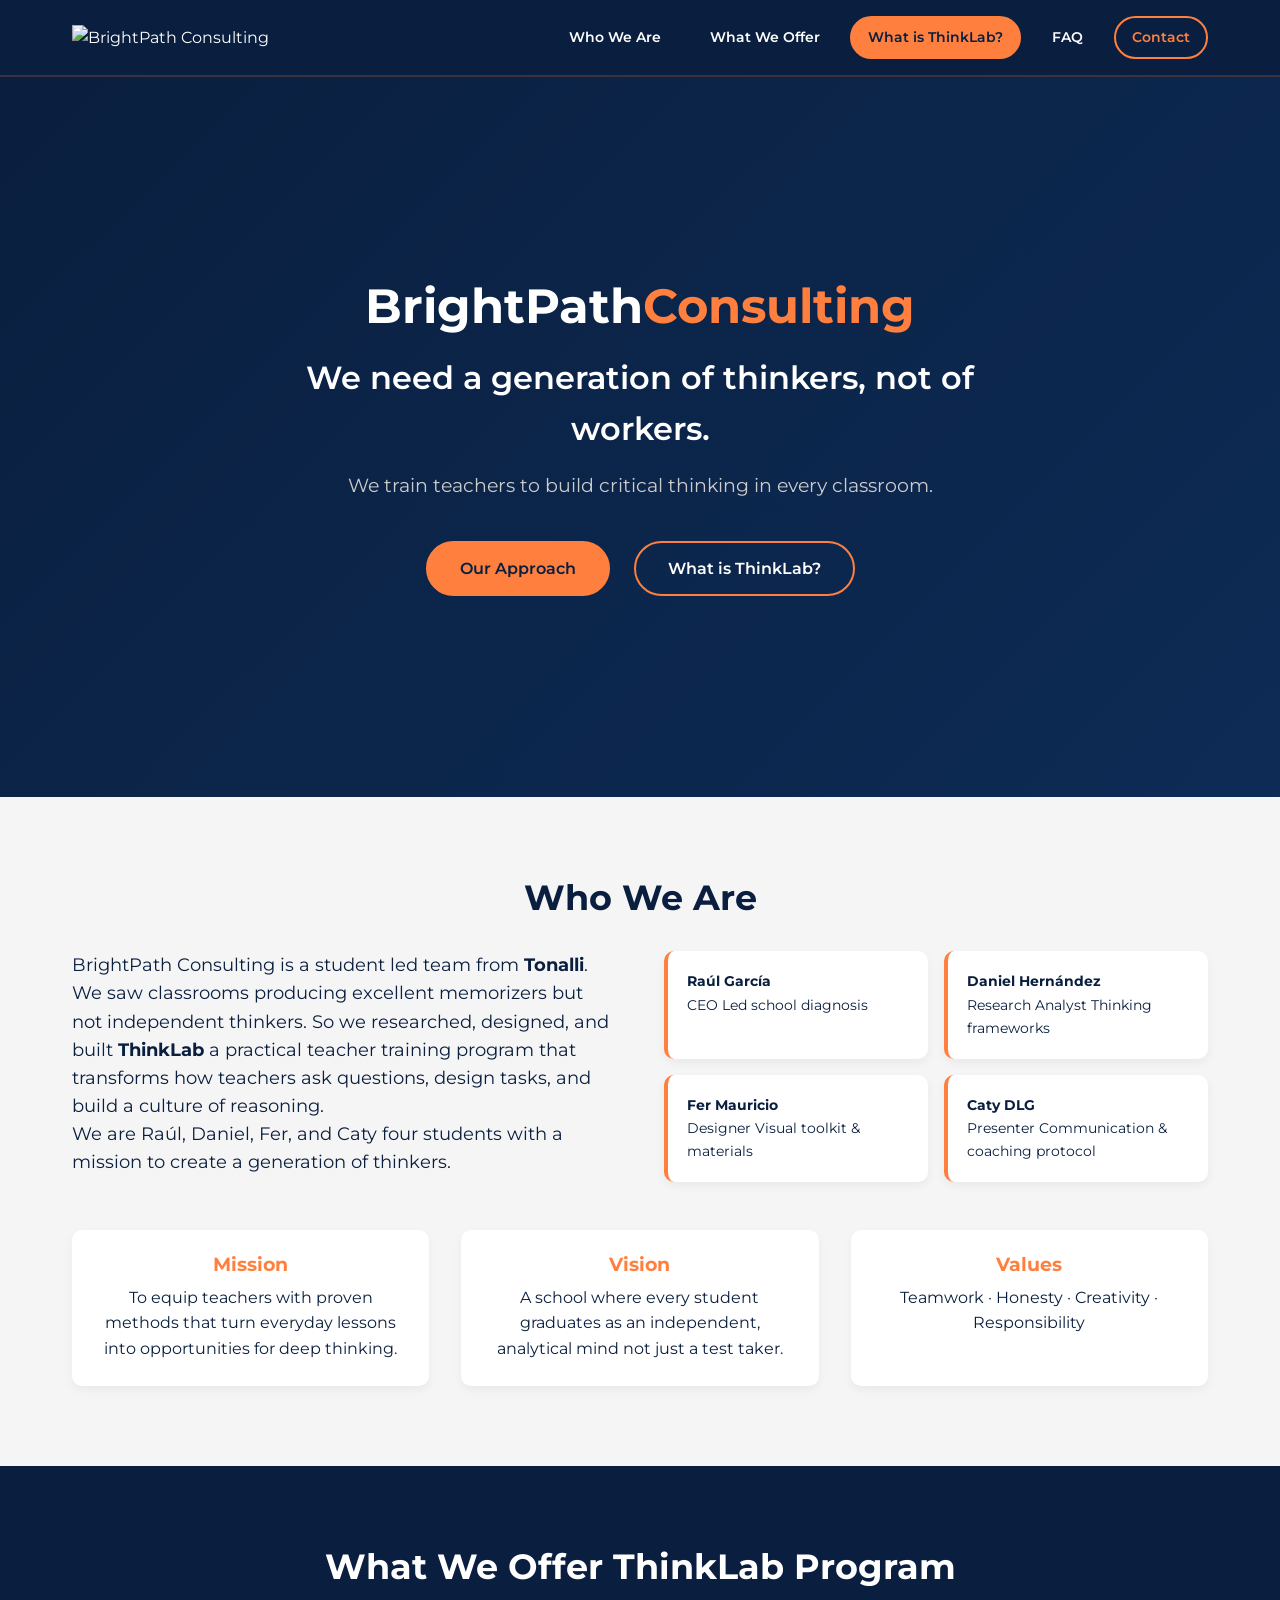
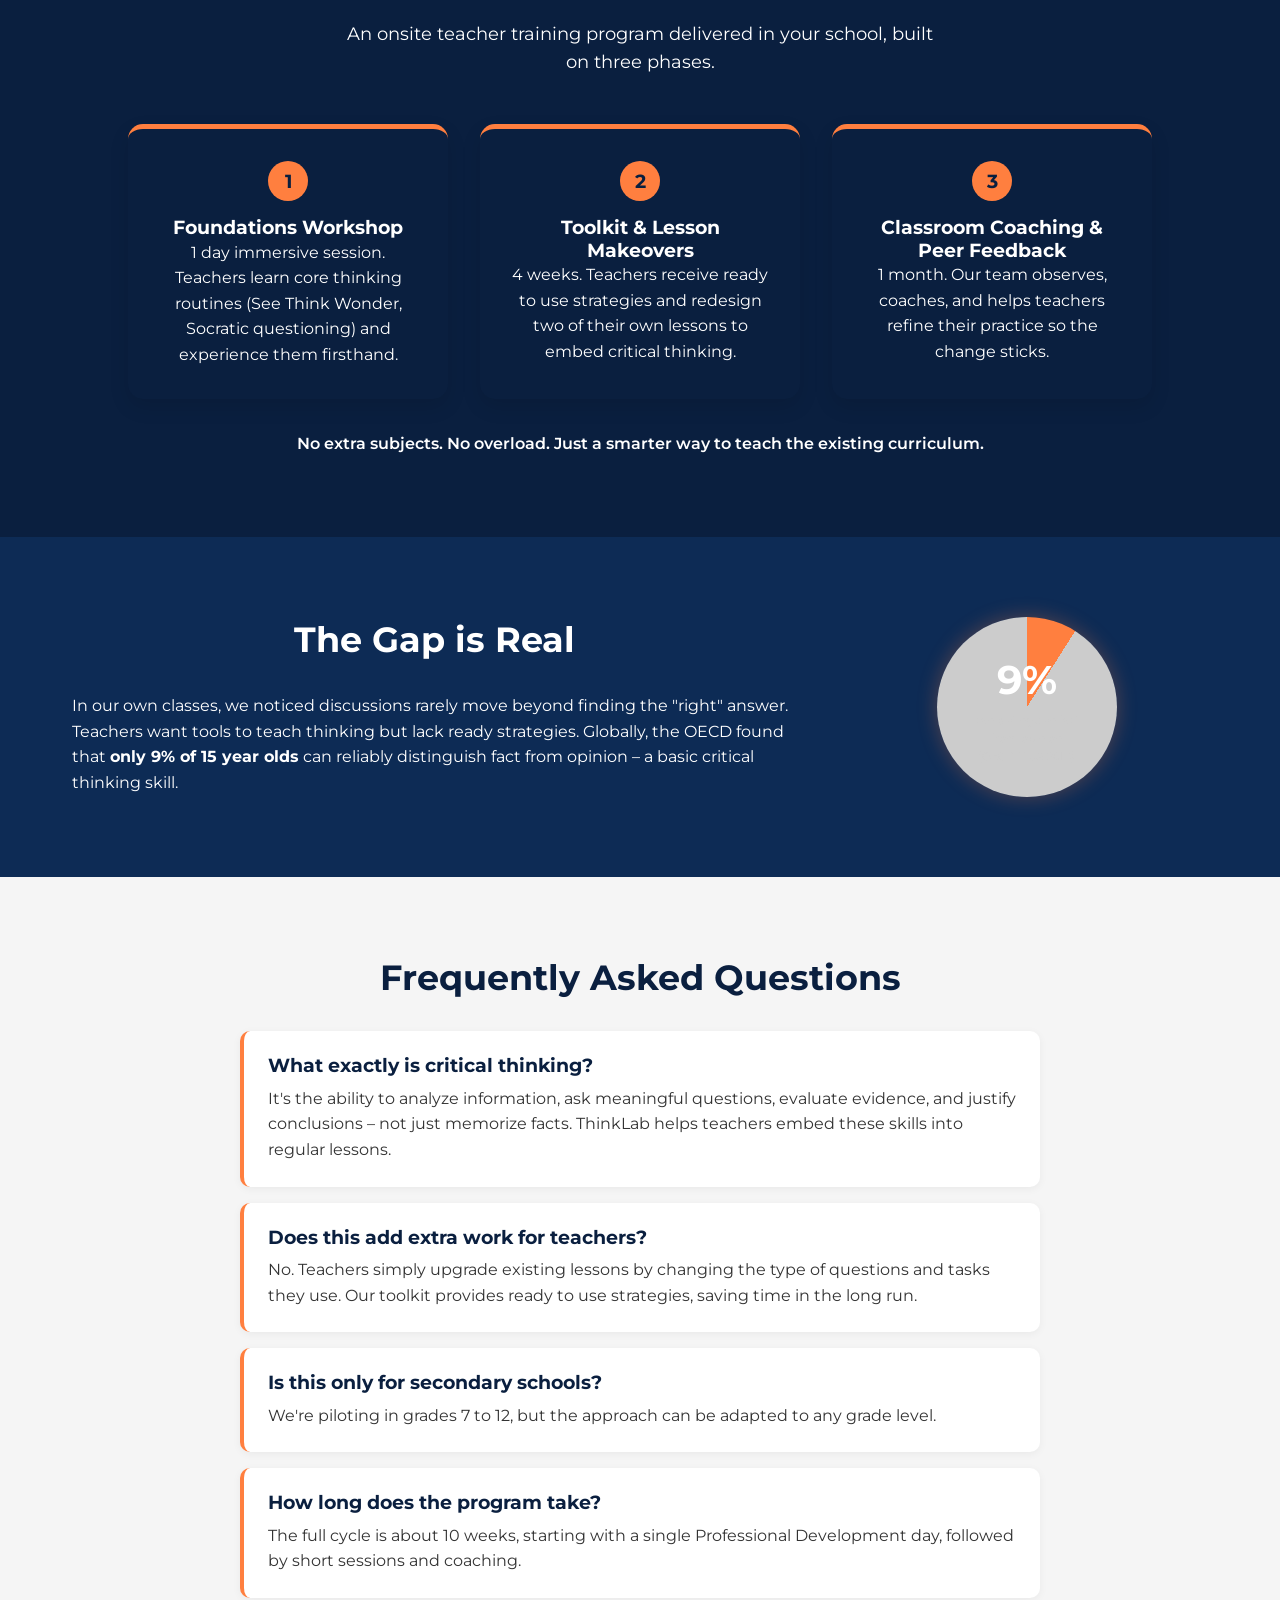
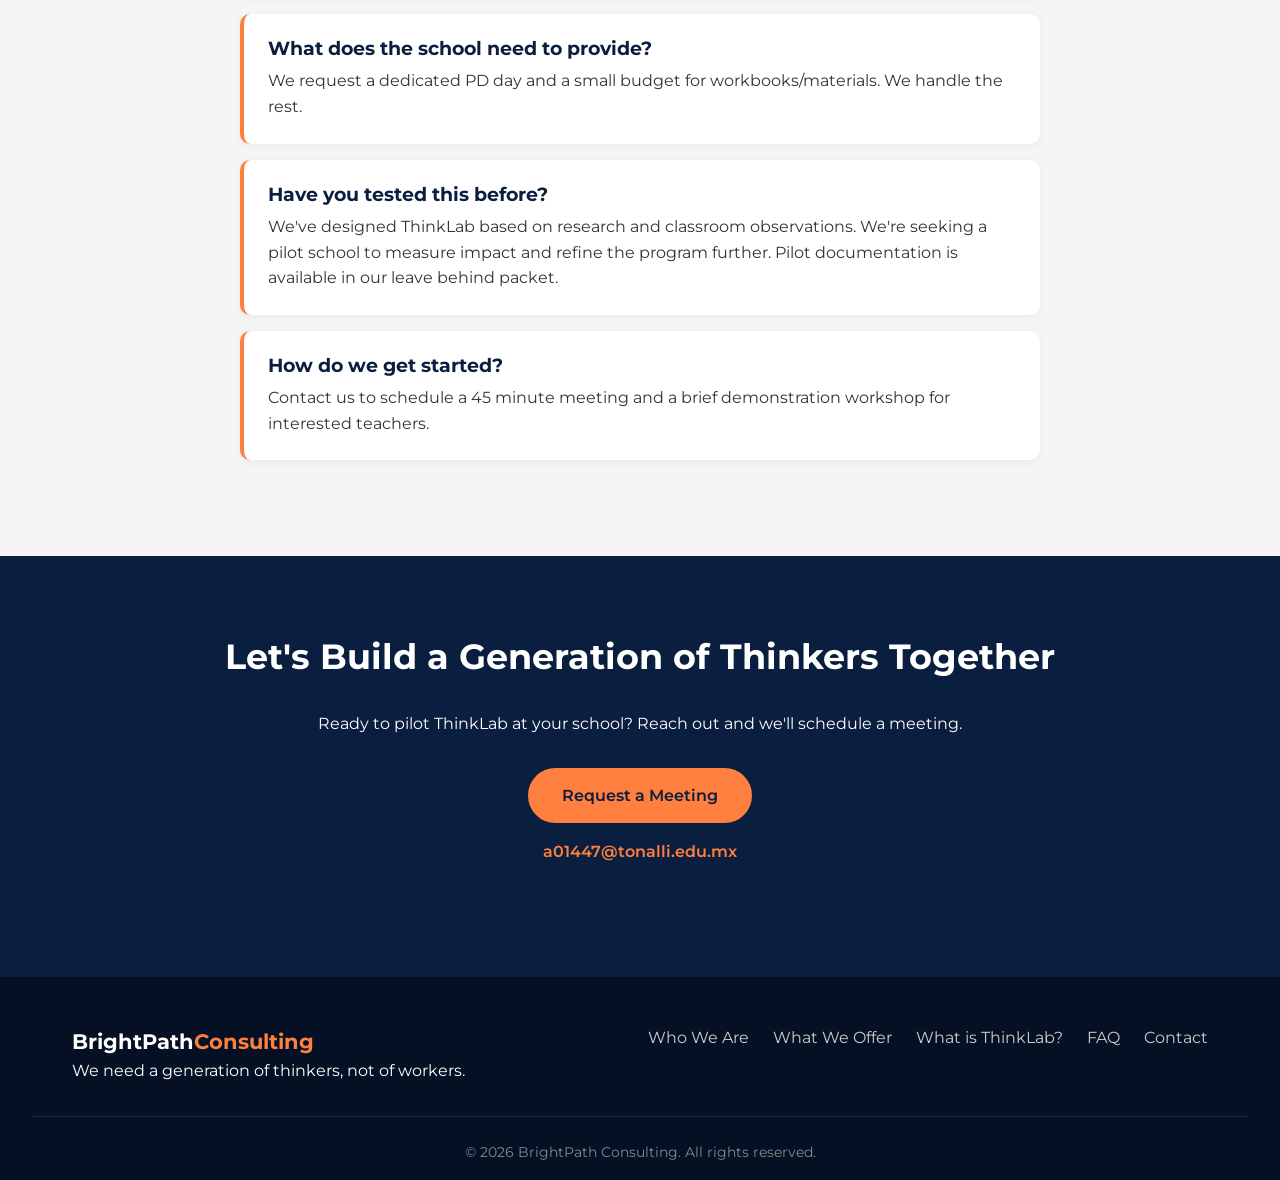
==== index.html @ 7343b5a1 "Add files via upload" ====
<!DOCTYPE html>
<html lang="en">
<head>
    <meta charset="UTF-8">
    <meta name="viewport" content="width=device-width, initial-scale=1.0">
    <title>BrightPath Consulting | We need a generation of thinkers, not of workers.</title>
    <link rel="stylesheet" href="styles.css">
    <link rel="preconnect" href="https://fonts.googleapis.com">
    <link rel="preconnect" href="https://fonts.gstatic.com" crossorigin>
    <link href="https://fonts.googleapis.com/css2?family=Montserrat:wght@400;600;700&display=swap" rel="stylesheet">
</head>
<body>
    <!-- Navigation Bar -->
    <nav class="navbar">
        <div class="nav-container">
            <a href="index.html" class="logo">
                <img src="BrigthPath Consulting New logo V2.png" alt="BrightPath Consulting" style="height:50px;">
            </a>
            <div class="nav-buttons">
                <a href="#who-we-are" class="nav-btn">Who We Are</a>
                <a href="#what-we-offer" class="nav-btn">What We Offer</a>
                <a href="thinklab.html" class="nav-btn nav-btn-special">What is ThinkLab?</a>
                <a href="#faq" class="nav-btn">FAQ</a>
                <a href="#contact" class="nav-btn nav-btn-contact">Contact</a>
            </div>
            <div class="hamburger" id="hamburger">
                <span></span><span></span><span></span>
            </div>
        </div>
    </nav>

    <!-- Hero Section -->
    <header class="hero">
        <div class="hero-content">
            <h1 class="hero-logo">BrightPath<span>Consulting</span></h1>
            <p class="hero-tagline">We need a generation of thinkers, not of workers.</p>
            <p class="hero-subtitle">We train teachers to build critical thinking in every classroom.</p>
            <div class="hero-cta">
                <a href="#what-we-offer" class="btn btn-primary">Our Approach</a>
                <a href="thinklab.html" class="btn btn-secondary">What is ThinkLab?</a>
            </div>
        </div>
    </header>

    <!-- Who We Are Section -->
    <section id="who-we-are" class="section section-light">
        <div class="container">
            <h2>Who We Are</h2>
            <div class="two-columns">
                <div class="story">
                    <p>BrightPath Consulting is a student led team from <strong>Tonalli</strong>. We saw classrooms producing excellent memorizers but not independent thinkers. So we researched, designed, and built <strong>ThinkLab</strong>  a practical teacher training program that transforms how teachers ask questions, design tasks, and build a culture of reasoning.</p>
                    <p>We are Raúl, Daniel, Fer, and Caty  four students with a mission to create a generation of thinkers.</p>
                </div>
                <div class="team-cards">
                    <div class="team-card"><strong>Raúl García</strong><br>CEO  Led school diagnosis</div>
                    <div class="team-card"><strong>Daniel Hernández</strong><br>Research Analyst  Thinking frameworks</div>
                    <div class="team-card"><strong>Fer Mauricio</strong><br>Designer  Visual toolkit & materials</div>
                    <div class="team-card"><strong>Caty DLG</strong><br>Presenter  Communication & coaching protocol</div>
                </div>
            </div>
            <div class="mission-vision">
                <div class="mv-card">
                    <h3>Mission</h3>
                    <p>To equip teachers with proven methods that turn everyday lessons into opportunities for deep thinking.</p>
                </div>
                <div class="mv-card">
                    <h3>Vision</h3>
                    <p>A school where every student graduates as an independent, analytical mind  not just a test taker.</p>
                </div>
                <div class="mv-card">
                    <h3>Values</h3>
                    <p>Teamwork · Honesty · Creativity · Responsibility</p>
                </div>
            </div>
        </div>
    </section>

    <!-- What We Offer Section -->
    <section id="what-we-offer" class="section section-dark">
        <div class="container">
            <h2>What We Offer  ThinkLab Program</h2>
            <p class="section-intro">An onsite teacher training program delivered in your school, built on three phases.</p>
            <div class="phases">
                <div class="phase-card">
                    <div class="phase-number">1</div>
                    <h3>Foundations Workshop</h3>
                    <p>1 day immersive session. Teachers learn core thinking routines (See Think Wonder, Socratic questioning) and experience them firsthand.</p>
                </div>
                <div class="phase-card">
                    <div class="phase-number">2</div>
                    <h3>Toolkit & Lesson Makeovers</h3>
                    <p>4 weeks. Teachers receive ready to use strategies and redesign two of their own lessons to embed critical thinking.</p>
                </div>
                <div class="phase-card">
                    <div class="phase-number">3</div>
                    <h3>Classroom Coaching & Peer Feedback</h3>
                    <p>1 month. Our team observes, coaches, and helps teachers refine their practice so the change sticks.</p>
                </div>
            </div>
            <p class="phase-conclusion">No extra subjects. No overload. Just a smarter way to teach the existing curriculum.</p>
        </div>
    </section>

    <!-- Problem Section (Quick Stat) -->
    <section class="section section-accent">
        <div class="container stat-container">
            <div class="stat-text">
                <h2>The Gap is Real</h2>
                <p>In our own classes, we noticed discussions rarely move beyond finding the "right" answer. Teachers want tools to teach thinking but lack ready strategies. Globally, the OECD found that <strong>only 9% of 15 year olds</strong> can reliably distinguish fact from opinion – a basic critical thinking skill.</p>
            </div>
            <div class="stat-chart">
                <div class="donut">
                    <span class="donut-big">9%</span>
                    <span class="donut-label">can distinguish fact from opinion<br>(OECD PISA 2018)</span>
                </div>
            </div>
        </div>
    </section>

    <!-- FAQ Section -->
    <section id="faq" class="section section-light">
        <div class="container">
            <h2>Frequently Asked Questions</h2>
            <div class="faq-list">
                <div class="faq-item">
                    <h3>What exactly is critical thinking?</h3>
                    <p>It's the ability to analyze information, ask meaningful questions, evaluate evidence, and justify conclusions – not just memorize facts. ThinkLab helps teachers embed these skills into regular lessons.</p>
                </div>
                <div class="faq-item">
                    <h3>Does this add extra work for teachers?</h3>
                    <p>No. Teachers simply upgrade existing lessons by changing the type of questions and tasks they use. Our toolkit provides ready to use strategies, saving time in the long run.</p>
                </div>
                <div class="faq-item">
                    <h3>Is this only for secondary schools?</h3>
                    <p>We're piloting in grades 7 to 12, but the approach can be adapted to any grade level.</p>
                </div>
                <div class="faq-item">
                    <h3>How long does the program take?</h3>
                    <p>The full cycle is about 10 weeks, starting with a single Professional Development day, followed by short sessions and coaching.</p>
                </div>
                <div class="faq-item">
                    <h3>What does the school need to provide?</h3>
                    <p>We request a dedicated PD day and a small budget for workbooks/materials. We handle the rest.</p>
                </div>
                <div class="faq-item">
                    <h3>Have you tested this before?</h3>
                    <p>We've designed ThinkLab based on research and classroom observations. We're seeking a pilot school to measure impact and refine the program further. Pilot documentation is available in our leave behind packet.</p>
                </div>
                <div class="faq-item">
                    <h3>How do we get started?</h3>
                    <p>Contact us to schedule a 45 minute meeting and a brief demonstration workshop for interested teachers.</p>
                </div>
            </div>
        </div>
    </section>

    <!-- Contact Section -->
    <section id="contact" class="section section-dark">
        <div class="container contact-content">
            <h2>Let's Build a Generation of Thinkers Together</h2>
            <p>Ready to pilot ThinkLab at your school? Reach out and we'll schedule a meeting.</p>
            <a href="mailto:hola@brightpathconsulting.com" class="btn btn-primary">Request a Meeting</a>
            <p class="contact-email">a01447@tonalli.edu.mx</p>
        </div>
    </section>

    <!-- Footer -->
    <footer class="footer">
        <div class="container footer-content">
            <div class="footer-logo">
                <span class="logo-text">BrightPath<span class="logo-accent">Consulting</span></span>
                <p>We need a generation of thinkers, not of workers.</p>
            </div>
            <div class="footer-links">
                <a href="#who-we-are">Who We Are</a>
                <a href="#what-we-offer">What We Offer</a>
                <a href="thinklab.html">What is ThinkLab?</a>
                <a href="#faq">FAQ</a>
                <a href="#contact">Contact</a>
            </div>
        </div>
        <div class="footer-bottom">
            <p>&copy; 2026 BrightPath Consulting. All rights reserved.</p>
        </div>
    </footer>

    <script>
        const hamburger = document.getElementById('hamburger');
        const navButtons = document.querySelector('.nav-buttons');
        hamburger.addEventListener('click', () => {
            navButtons.classList.toggle('active');
        });
    </script>
</body>
</html>
---- styles.css ----
/* ===== RESET & BASE ===== */
* {
    margin: 0;
    padding: 0;
    box-sizing: border-box;
}

body {
    font-family: 'Montserrat', sans-serif;
    line-height: 1.6;
    color: #FFFFFF;
    background-color: #0A1F3F;
}

.container {
    max-width: 1200px;
    margin: 0 auto;
    padding: 0 2rem;
}

h1, h2, h3 {
    font-weight: 700;
    line-height: 1.2;
}

a {
    text-decoration: none;
    color: inherit;
}

/* ===== NAVIGATION ===== */
.navbar {
    background-color: #0A1F3F;
    padding: 1rem 0;
    position: sticky;
    top: 0;
    z-index: 1000;
    border-bottom: 2px solid rgba(255,127,63,0.2);
}

.nav-container {
    max-width: 1200px;
    margin: 0 auto;
    padding: 0 2rem;
    display: flex;
    justify-content: space-between;
    align-items: center;
    flex-wrap: wrap;
}

.logo-text {
    font-size: 1.5rem;
    font-weight: 700;
    color: #FFFFFF;
}

.logo-accent {
    color: #FF7F3F;
}

.nav-buttons {
    display: flex;
    gap: 0.8rem;
    flex-wrap: wrap;
    align-items: center;
}

.nav-btn {
    padding: 0.5rem 1rem;
    border-radius: 30px;
    font-size: 0.9rem;
    font-weight: 600;
    color: #FFFFFF;
    background-color: transparent;
    border: 2px solid transparent;
    transition: all 0.3s ease;
}

.nav-btn:hover {
    border-color: #FF7F3F;
    color: #FF7F3F;
}

.nav-btn-special {
    background-color: #FF7F3F;
    color: #0A1F3F;
    border: 2px solid #FF7F3F;
}

.nav-btn-special:hover {
    background-color: #D95A2B;
    border-color: #D95A2B;
    color: #FFFFFF;
}

.nav-btn-contact {
    background-color: transparent;
    border: 2px solid #FF7F3F;
    color: #FF7F3F;
}

.nav-btn-contact:hover {
    background-color: #FF7F3F;
    color: #0A1F3F;
}

/* Hamburger for mobile */
.hamburger {
    display: none;
    flex-direction: column;
    cursor: pointer;
    gap: 4px;
}

.hamburger span {
    width: 25px;
    height: 3px;
    background: #FFFFFF;
    border-radius: 2px;
}

/* ===== HERO ===== */
.hero {
    background: linear-gradient(135deg, #0A1F3F 0%, #0D2B55 100%);
    min-height: 80vh;
    display: flex;
    align-items: center;
    justify-content: center;
    text-align: center;
    padding: 4rem 2rem;
}

.hero-content {
    max-width: 800px;
}

.hero-logo {
    font-size: 3rem;
    color: #FFFFFF;
    margin-bottom: 1rem;
}

.hero-logo span {
    color: #FF7F3F;
}

.hero-tagline {
    font-size: 2rem;
    font-weight: 600;
    margin-bottom: 1rem;
    color: #FFFFFF;
}

.hero-subtitle {
    font-size: 1.2rem;
    color: #CCCCCC;
    margin-bottom: 2.5rem;
}

.hero-cta {
    display: flex;
    gap: 1.5rem;
    justify-content: center;
    flex-wrap: wrap;
}

/* ===== BUTTONS ===== */
.btn {
    display: inline-block;
    padding: 0.8rem 2rem;
    border-radius: 30px;
    font-weight: 600;
    font-size: 1rem;
    transition: all 0.3s ease;
    text-align: center;
}

.btn-primary {
    background-color: #FF7F3F;
    color: #0A1F3F;
    border: 2px solid #FF7F3F;
}

.btn-primary:hover {
    background-color: #D95A2B;
    border-color: #D95A2B;
    color: #FFFFFF;
}

.btn-secondary {
    background-color: transparent;
    color: #FFFFFF;
    border: 2px solid #FF7F3F;
}

.btn-secondary:hover {
    background-color: #FF7F3F;
    color: #0A1F3F;
}

/* ===== SECTIONS ===== */
.section {
    padding: 5rem 2rem;
}

.section-light {
    background-color: #F5F5F5;
    color: #0A1F3F;
}

.section-dark {
    background-color: #0A1F3F;
    color: #FFFFFF;
}

.section-accent {
    background-color: #0D2B55;
    color: #FFFFFF;
}

.section h2 {
    font-size: 2.2rem;
    margin-bottom: 2rem;
    text-align: center;
}

.section-intro {
    text-align: center;
    max-width: 600px;
    margin: 0 auto 3rem;
    font-size: 1.1rem;
}

/* ===== TWO COLUMNS ===== */
.two-columns {
    display: flex;
    gap: 3rem;
    align-items: flex-start;
    flex-wrap: wrap;
}

.story {
    flex: 1 1 300px;
    font-size: 1.1rem;
}

.team-cards {
    flex: 1 1 300px;
    display: grid;
    grid-template-columns: 1fr 1fr;
    gap: 1rem;
}

.team-card {
    background: white;
    padding: 1.2rem;
    border-radius: 10px;
    border-left: 4px solid #FF7F3F;
    box-shadow: 0 4px 10px rgba(0,0,0,0.05);
    font-size: 0.9rem;
}

/* ===== MISSION / VISION / VALUES ===== */
.mission-vision {
    display: flex;
    gap: 2rem;
    margin-top: 3rem;
    flex-wrap: wrap;
}

.mv-card {
    flex: 1;
    min-width: 200px;
    background: white;
    padding: 1.5rem;
    border-radius: 10px;
    text-align: center;
    box-shadow: 0 4px 10px rgba(0,0,0,0.05);
}

.mv-card h3 {
    color: #FF7F3F;
    margin-bottom: 0.5rem;
}

/* ===== PHASES (ThinkLab) ===== */
.phases {
    display: flex;
    gap: 2rem;
    justify-content: center;
    flex-wrap: wrap;
    margin-top: 2rem;
}

.phase-card {
    background: white;
    padding: 2rem;
    border-radius: 15px;
    flex: 1 1 250px;
    max-width: 320px;
    text-align: center;
    box-shadow: 0 8px 20px rgba(0,0,0,0.1);
    border-top: 5px solid #FF7F3F;
    color: #0A1F3F;
}

.section-dark .phase-card,
.section-accent .phase-card {
    background: #0A1F3F;
    color: white;
    border-top-color: #FF7F3F;
}

.phase-number {
    background: #FF7F3F;
    color: #0A1F3F;
    width: 40px;
    height: 40px;
    border-radius: 50%;
    display: flex;
    align-items: center;
    justify-content: center;
    font-weight: 700;
    font-size: 1.2rem;
    margin: 0 auto 1rem;
}

.phase-conclusion {
    text-align: center;
    margin-top: 2rem;
    font-weight: 600;
}

/* ===== STAT SECTION ===== */
.stat-container {
    display: flex;
    align-items: center;
    gap: 3rem;
    flex-wrap: wrap;
}

.stat-text {
    flex: 2;
    min-width: 280px;
}

.stat-chart {
    flex: 1;
    text-align: center;
    min-width: 200px;
}

.donut {
    width: 180px;
    height: 180px;
    border-radius: 50%;
    background: conic-gradient(#FF7F3F 0deg 32.4deg, #cccccc 32.4deg 360deg);
    display: flex;
    flex-direction: column;
    align-items: center;
    justify-content: center;
    margin: 0 auto;
    box-shadow: 0 0 20px rgba(255,127,63,0.3);
}

.donut-big {
    font-size: 2.5rem;
    font-weight: 700;
    color: #FFFFFF;
}

.donut-label {
    font-size: 0.7rem;
    color: #ccc;
    max-width: 120px;
    text-align: center;
}

/* ===== FAQ ===== */
.faq-list {
    max-width: 800px;
    margin: 0 auto;
}

.faq-item {
    background: white;
    margin-bottom: 1rem;
    padding: 1.5rem;
    border-radius: 10px;
    border-left: 4px solid #FF7F3F;
    box-shadow: 0 2px 8px rgba(0,0,0,0.05);
}

.faq-item h3 {
    color: #0A1F3F;
    margin-bottom: 0.5rem;
    cursor: pointer;
}

.faq-item p {
    color: #333;
}

/* ===== CONTACT ===== */
.contact-content {
    text-align: center;
}

.contact-content h2 {
    color: #FFFFFF;
}

.contact-content p {
    margin-bottom: 2rem;
}

.contact-email {
    margin-top: 1rem;
    color: #FF7F3F;
    font-weight: 600;
}

/* ===== PAGE HERO (for thinklab.html) ===== */
.page-hero {
    text-align: center;
    padding: 6rem 2rem;
    background: linear-gradient(135deg, #0A1F3F 0%, #0D2B55 100%);
}

.page-hero h1 {
    font-size: 2.8rem;
    color: #FF7F3F;
    margin-bottom: 1rem;
}

.subheadline {
    font-size: 1.3rem;
    color: #cccccc;
}

/* ===== BENEFITS LIST ===== */
.benefits-list {
    list-style: none;
    max-width: 700px;
    margin: 0 auto;
}

.benefits-list li {
    padding: 1rem;
    margin-bottom: 0.8rem;
    background: white;
    border-left: 4px solid #FF7F3F;
    border-radius: 5px;
    color: #0A1F3F;
}

.problem-stat {
    background: #FF7F3F;
    color: #0A1F3F;
    font-weight: 700;
    padding: 1.5rem;
    border-radius: 10px;
    text-align: center;
    margin-top: 2rem;
    font-size: 1.2rem;
}

/* ===== FOOTER ===== */
.footer {
    background: #051024;
    padding: 3rem 2rem 1rem;
}

.footer-content {
    display: flex;
    justify-content: space-between;
    align-items: flex-start;
    flex-wrap: wrap;
    gap: 2rem;
    margin-bottom: 2rem;
}

.footer-logo .logo-text {
    font-size: 1.3rem;
}

.footer-links {
    display: flex;
    gap: 1.5rem;
    flex-wrap: wrap;
}

.footer-links a {
    color: #ccc;
    transition: color 0.3s;
}

.footer-links a:hover {
    color: #FF7F3F;
}

.footer-bottom {
    border-top: 1px solid rgba(255,255,255,0.1);
    padding-top: 1.5rem;
    text-align: center;
    font-size: 0.9rem;
    color: #888;
}

/* ===== RESPONSIVE ===== */
@media (max-width: 768px) {
    .nav-buttons {
        display: none;
        flex-direction: column;
        width: 100%;
        background: #0A1F3F;
        padding: 1rem;
        margin-top: 1rem;
    }

    .nav-buttons.active {
        display: flex;
    }

    .hamburger {
        display: flex;
    }

    .hero-logo {
        font-size: 2rem;
    }

    .hero-tagline {
        font-size: 1.5rem;
    }

    .two-columns,
    .stat-container {
        flex-direction: column;
    }

    .phases {
        flex-direction: column;
        align-items: center;
    }

    .page-hero h1 {
        font-size: 2rem;
    }
}
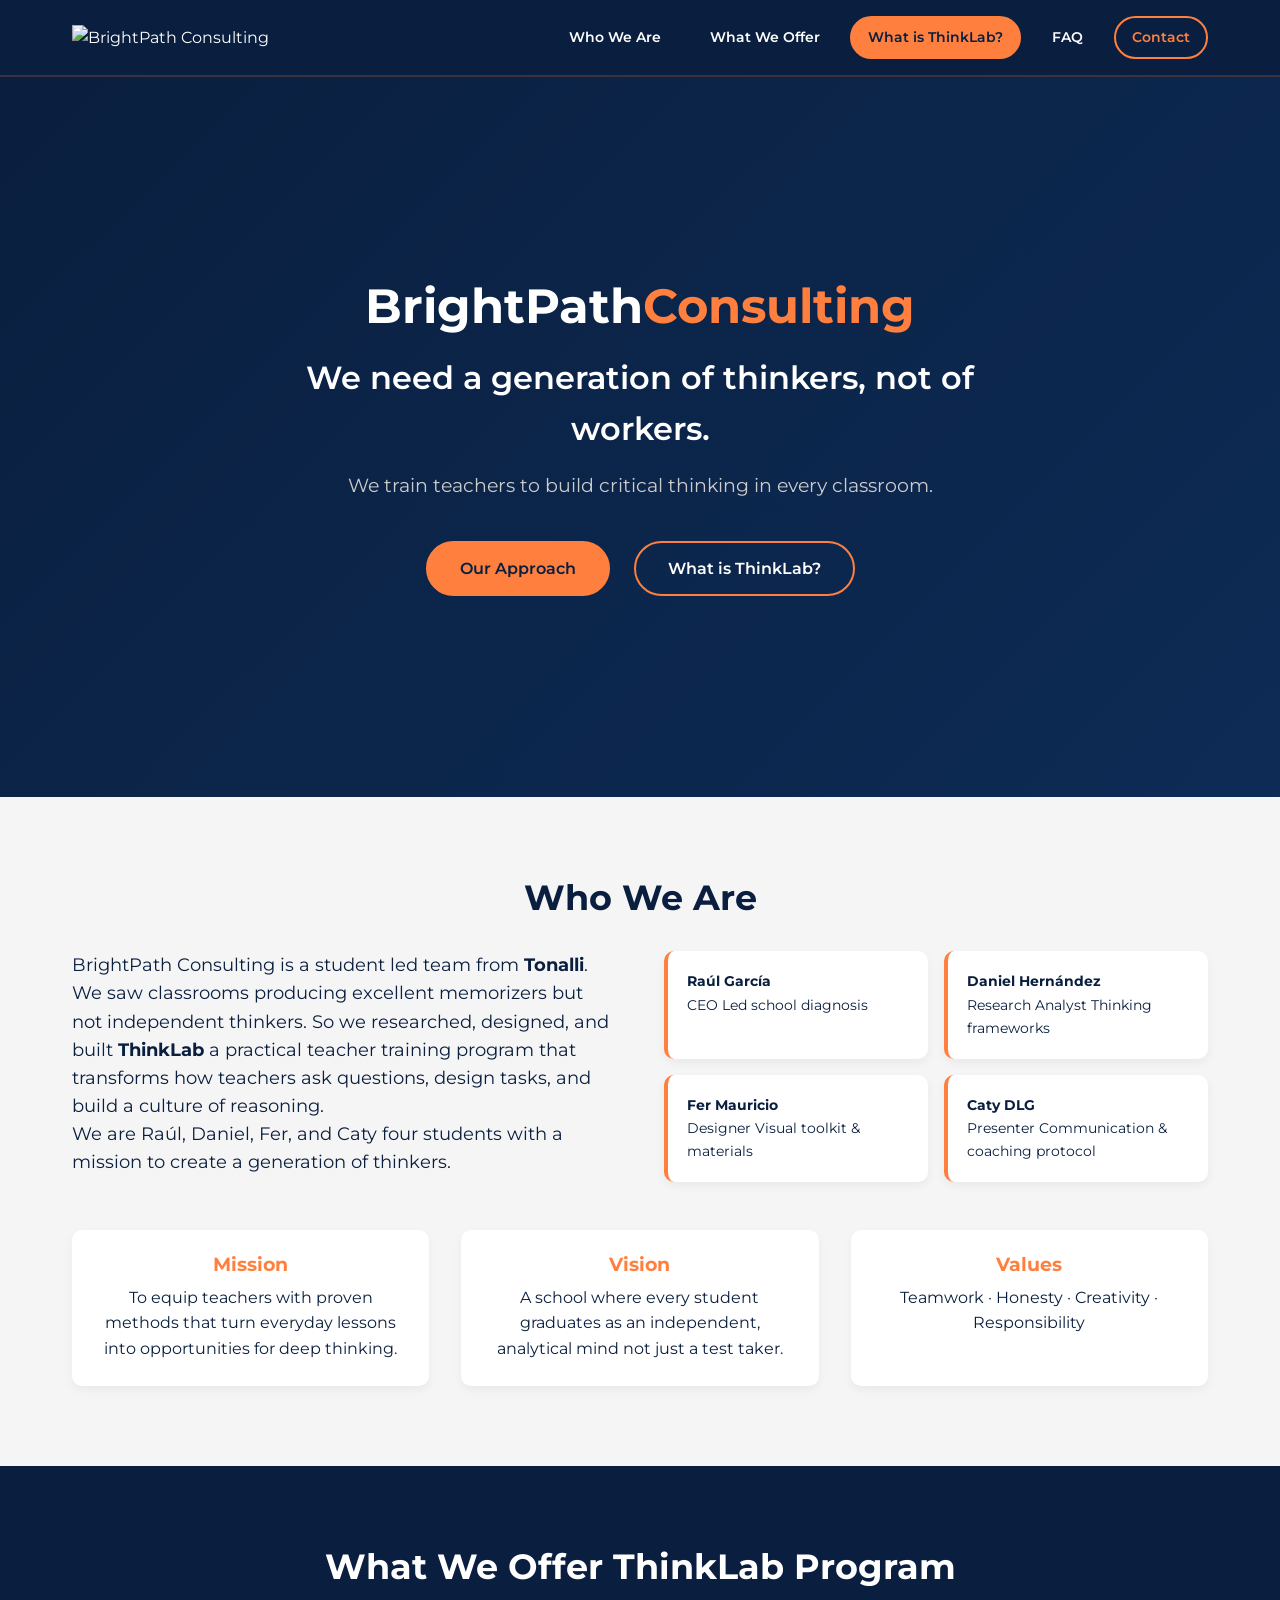
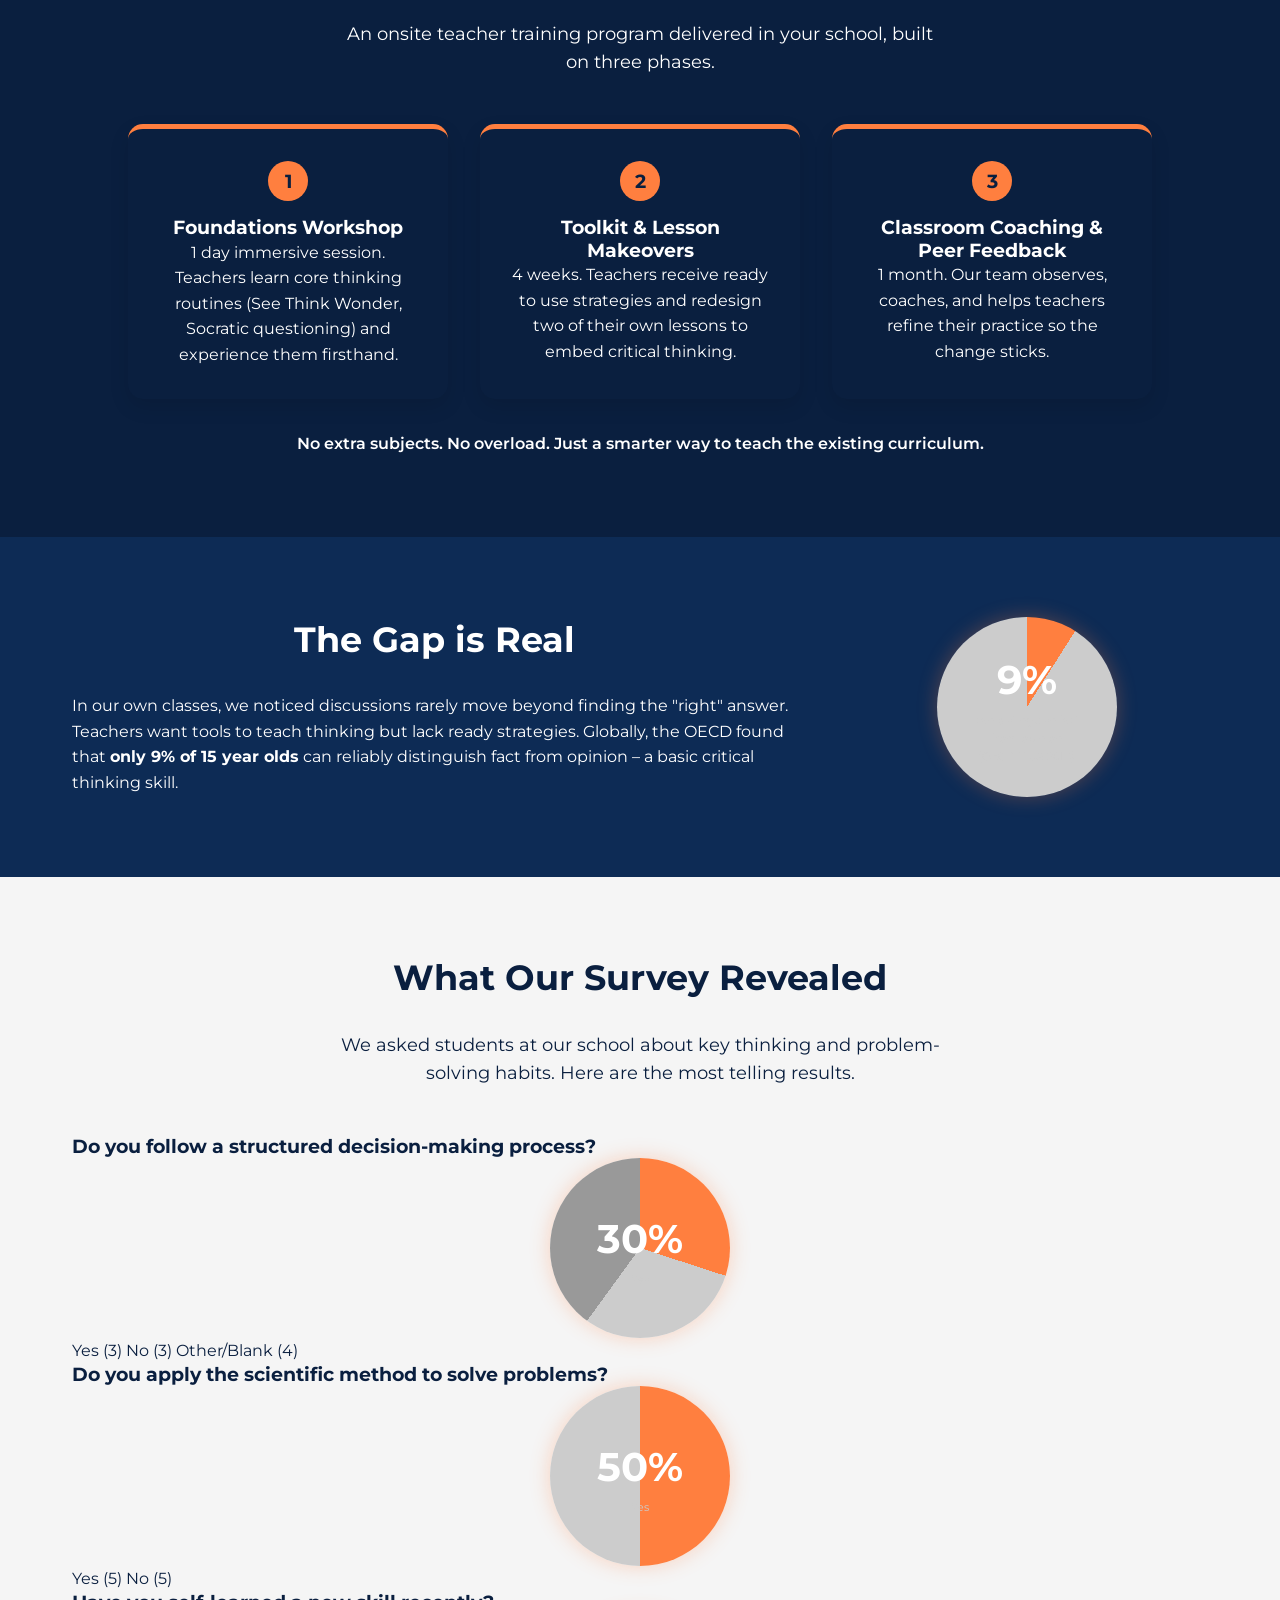
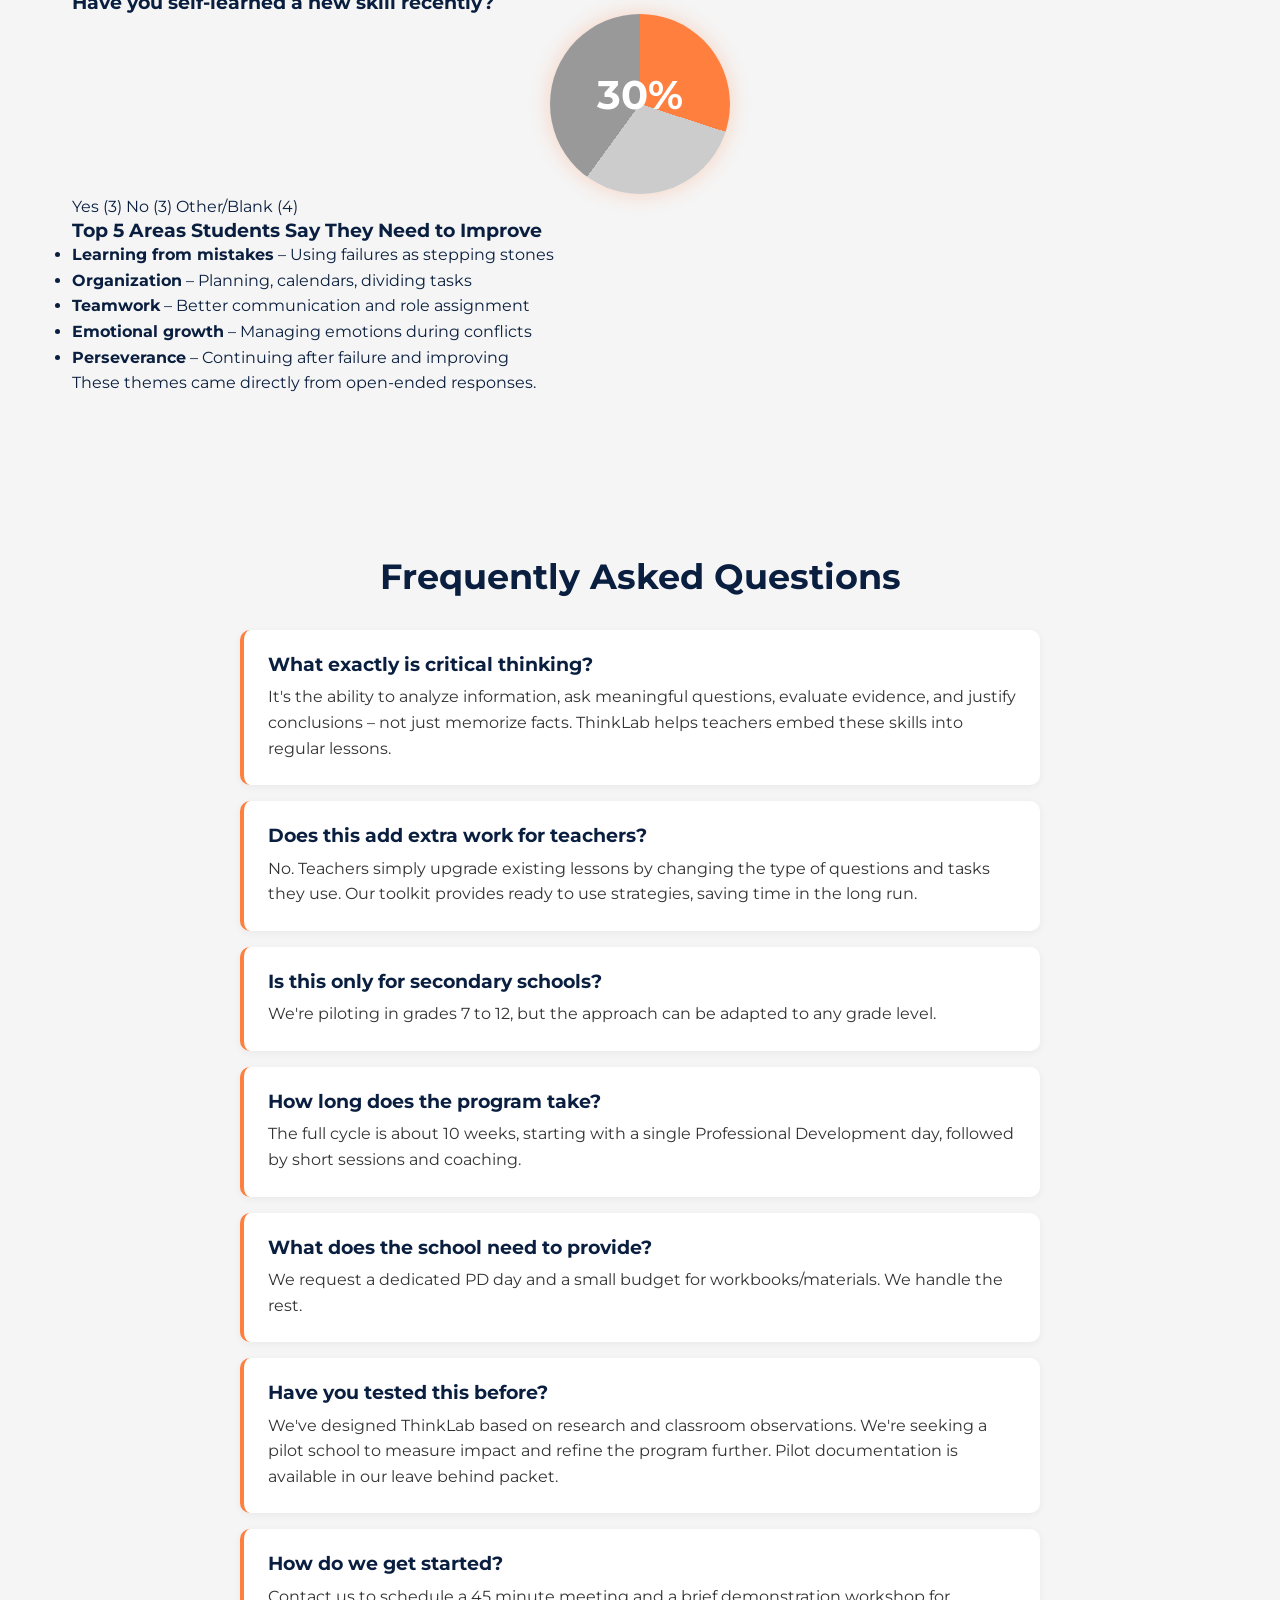
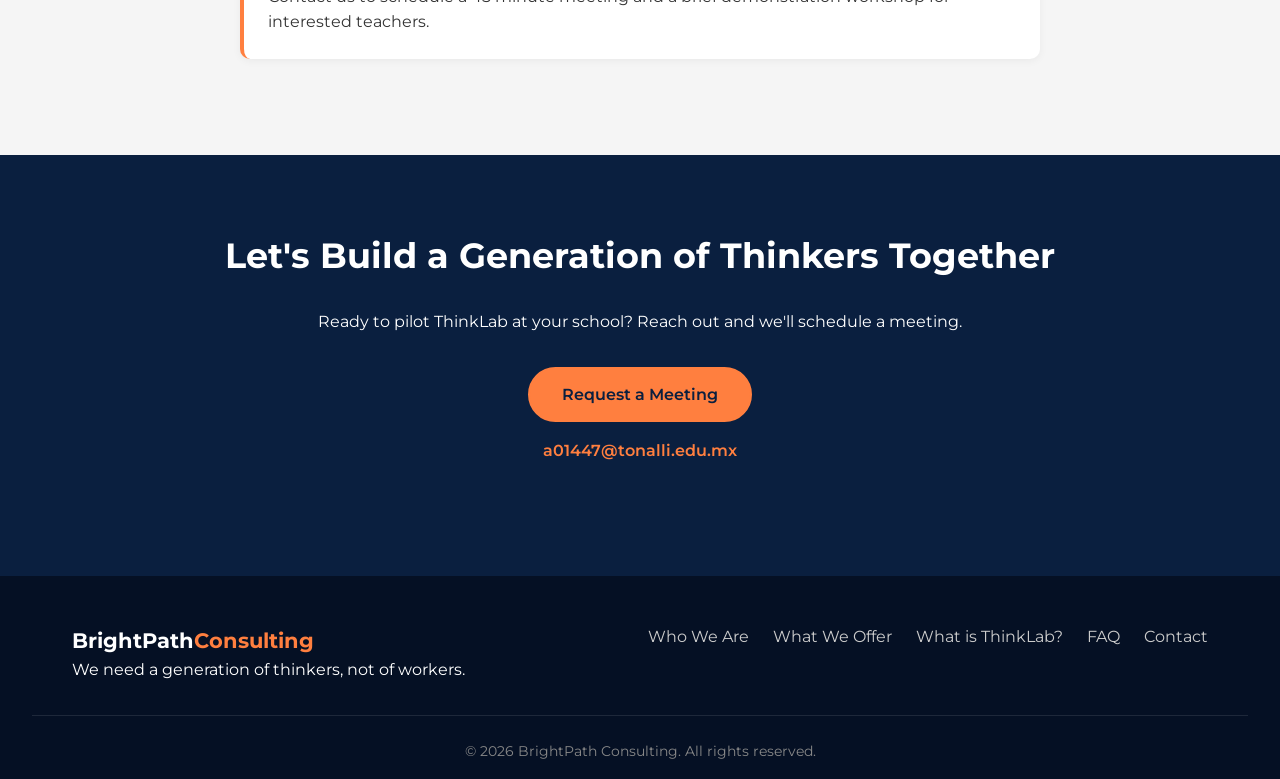
==== commit 6c5b35d5: "Update index.html" ====
--- a/index.html
+++ b/index.html
@@ -116,6 +116,61 @@
             </div>
         </div>
     </section>
+        <!-- Our Survey Section -->
+        <section class="section section-light">
+            <div class="container">
+                <h2>What Our Survey Revealed</h2>
+                <p class="section-intro">We asked students at our school about key thinking and problem-solving habits. Here are the most telling results.</p>
+                <div class="survey-charts">
+                    <div class="survey-chart">
+                        <h3>Do you follow a structured decision‑making process?</h3>
+                        <div class="donut" style="background: conic-gradient(#FF7F3F 0deg 108deg, #cccccc 108deg 216deg, #999 216deg 360deg);">
+                            <span class="donut-big">30%</span>
+                            <span class="donut-label">Yes</span>
+                        </div>
+                        <div class="chart-legend">
+                            <span><span style="background:#FF7F3F;"></span> Yes (3)</span>
+                            <span><span style="background:#cccccc;"></span> No (3)</span>
+                            <span><span style="background:#999;"></span> Other/Blank (4)</span>
+                        </div>
+                    </div>
+                    <div class="survey-chart">
+                        <h3>Do you apply the scientific method to solve problems?</h3>
+                        <div class="donut" style="background: conic-gradient(#FF7F3F 0deg 180deg, #cccccc 180deg 360deg);">
+                            <span class="donut-big">50%</span>
+                            <span class="donut-label">Yes</span>
+                        </div>
+                        <div class="chart-legend">
+                            <span><span style="background:#FF7F3F;"></span> Yes (5)</span>
+                            <span><span style="background:#cccccc;"></span> No (5)</span>
+                        </div>
+                    </div>
+                    <div class="survey-chart">
+                        <h3>Have you self‑learned a new skill recently?</h3>
+                        <div class="donut" style="background: conic-gradient(#FF7F3F 0deg 108deg, #cccccc 108deg 216deg, #999 216deg 360deg);">
+                            <span class="donut-big">30%</span>
+                            <span class="donut-label">Yes</span>
+                        </div>
+                        <div class="chart-legend">
+                            <span><span style="background:#FF7F3F;"></span> Yes (3)</span>
+                            <span><span style="background:#cccccc;"></span> No (3)</span>
+                            <span><span style="background:#999;"></span> Other/Blank (4)</span>
+                        </div>
+                    </div>
+                </div>
+                <div class="survey-themes">
+                    <h3>Top 5 Areas Students Say They Need to Improve</h3>
+                    <ul>
+                        <li><strong>Learning from mistakes</strong> – Using failures as stepping stones</li>
+                        <li><strong>Organization</strong> – Planning, calendars, dividing tasks</li>
+                        <li><strong>Teamwork</strong> – Better communication and role assignment</li>
+                        <li><strong>Emotional growth</strong> – Managing emotions during conflicts</li>
+                        <li><strong>Perseverance</strong> – Continuing after failure and improving</li>
+                    </ul>
+                    <p class="survey-note">These themes came directly from open‑ended responses.</p>
+                </div>
+            </div>
+        </section>
 
     <!-- FAQ Section -->
     <section id="faq" class="section section-light">
@@ -192,4 +247,4 @@
         });
     </script>
 </body>
-</html>+</html>
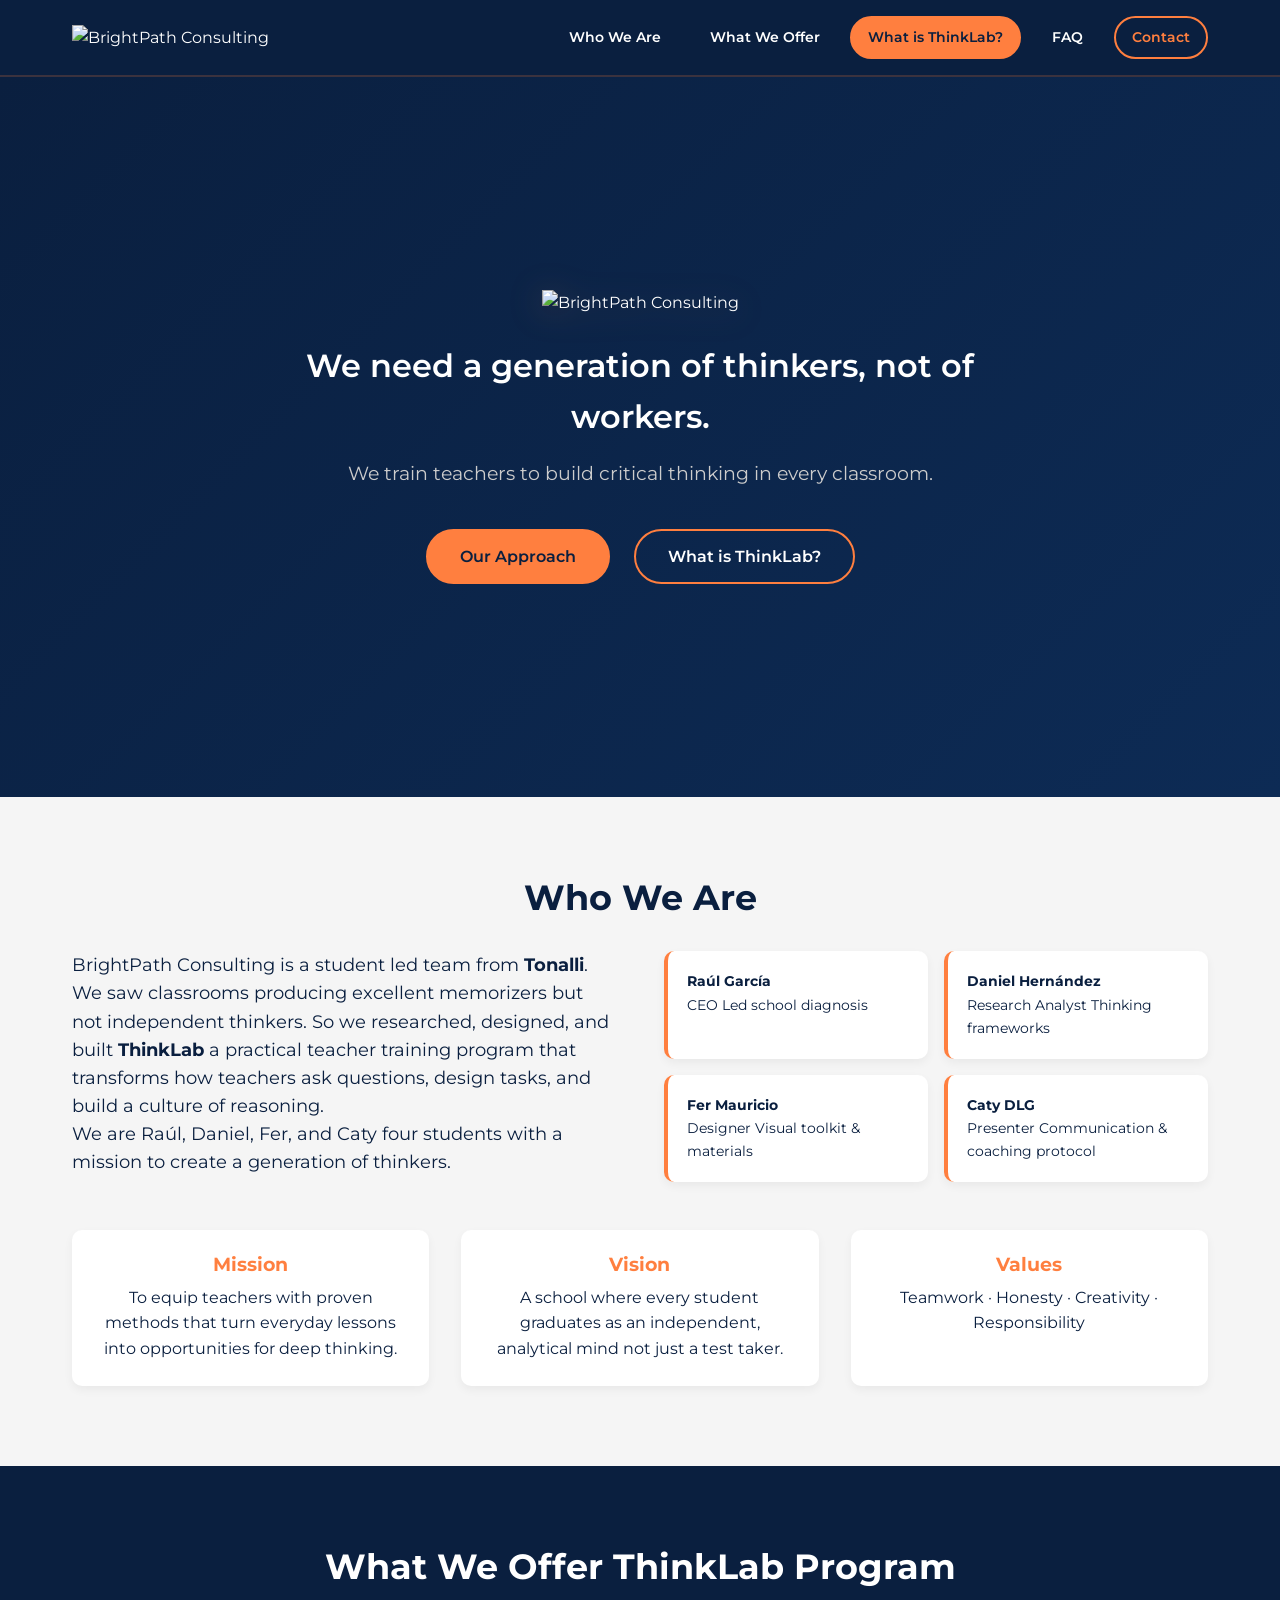
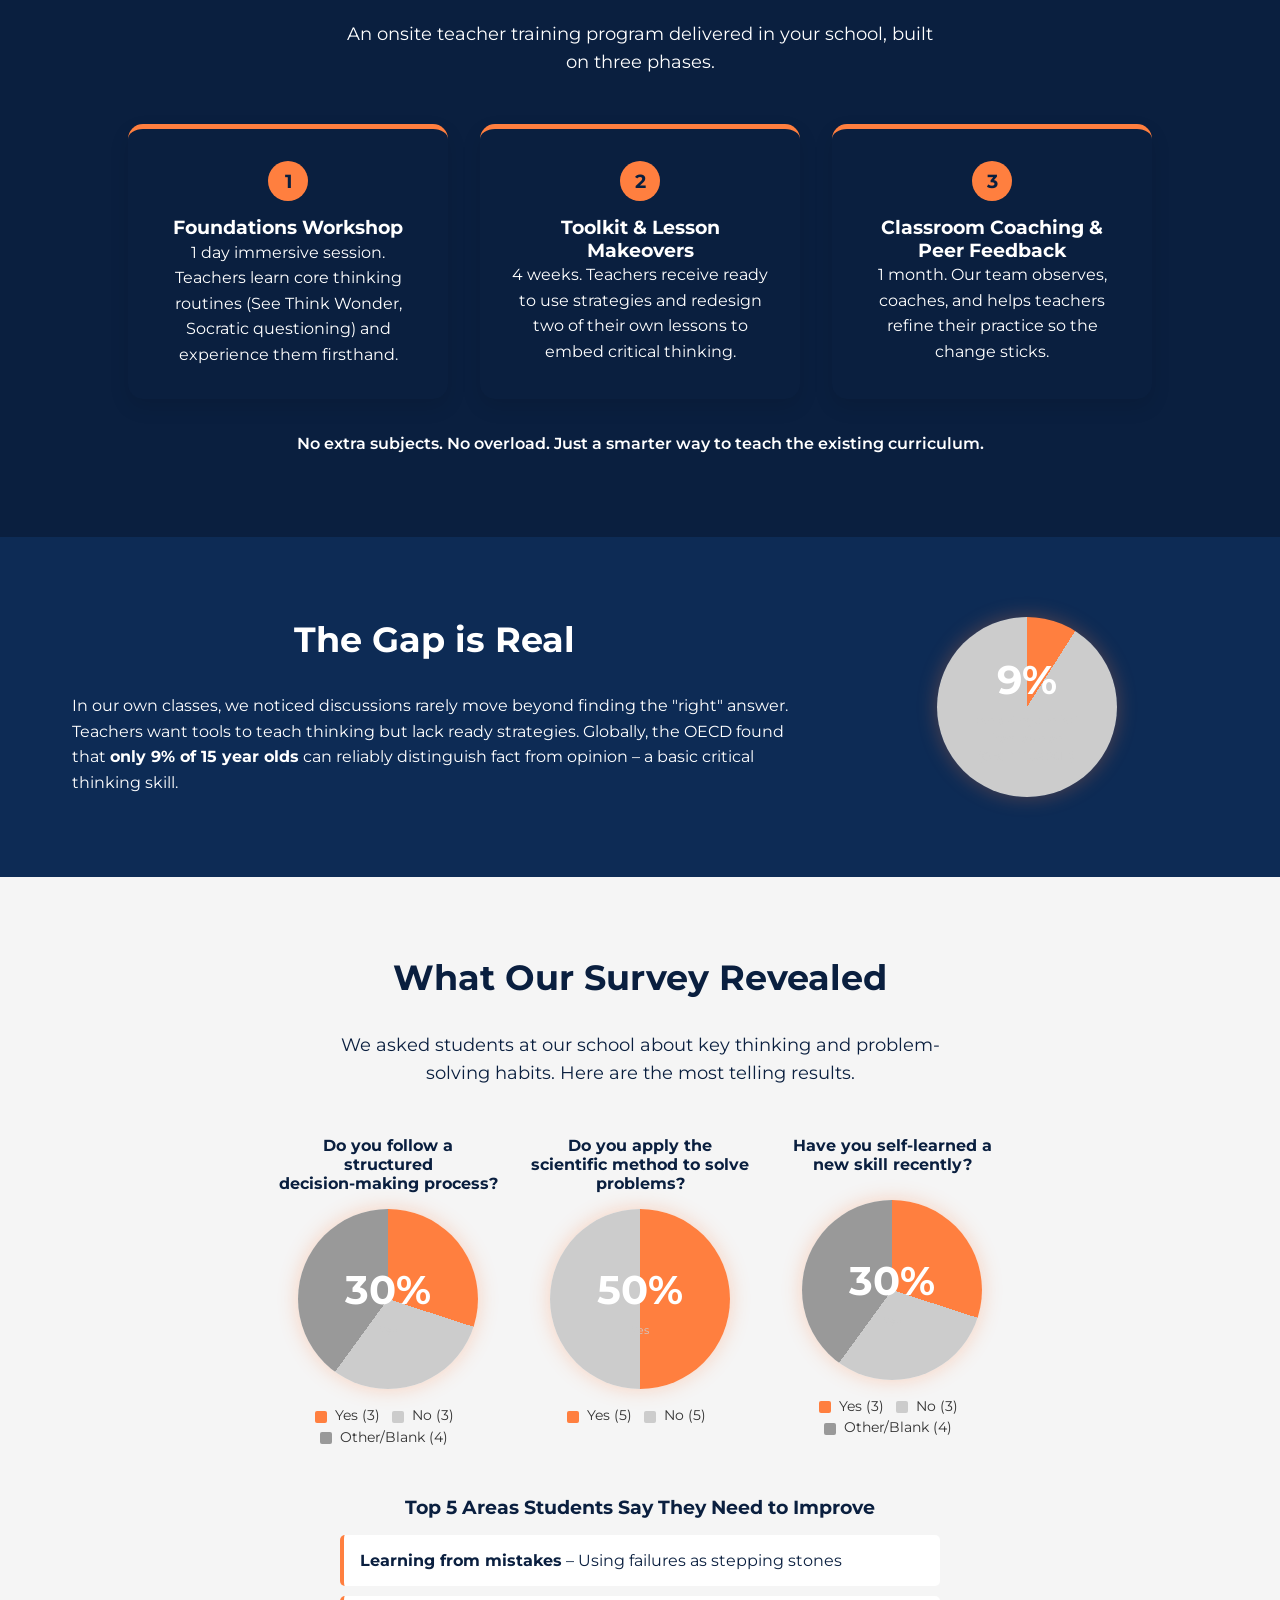
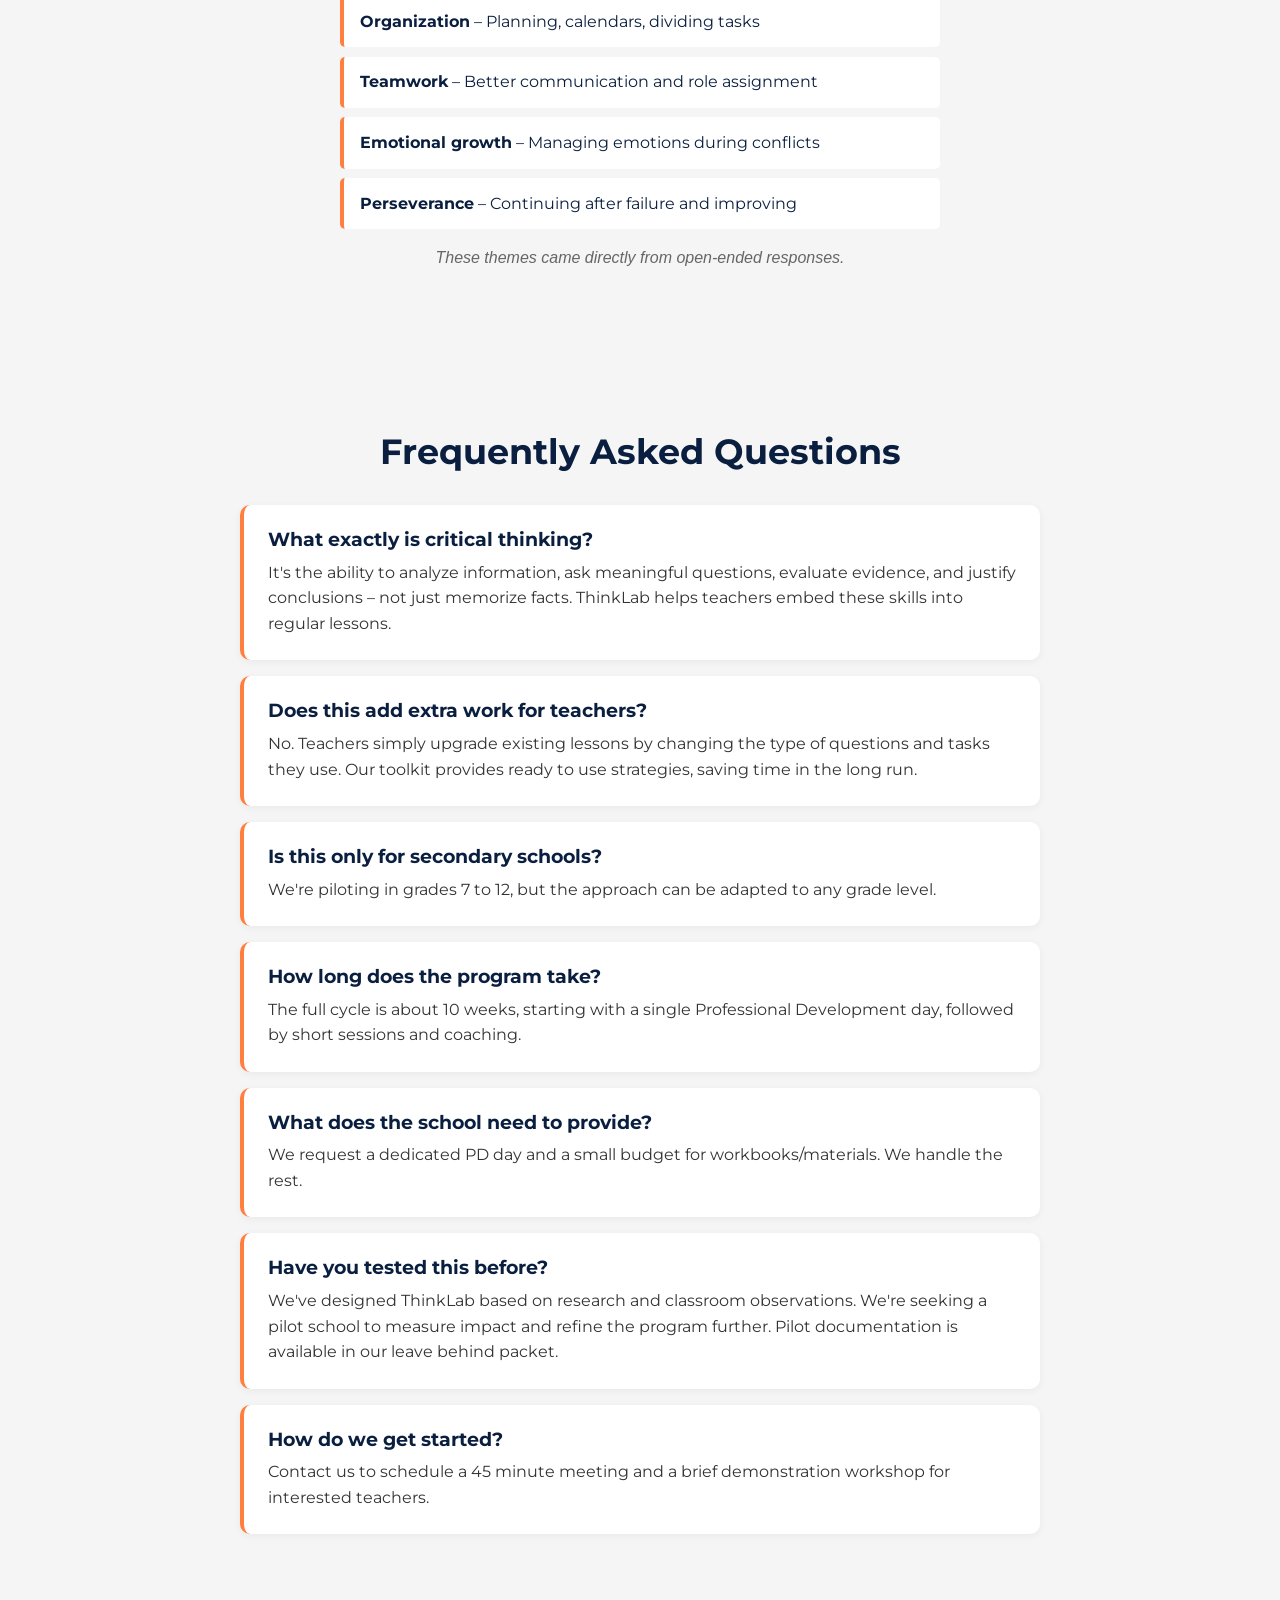
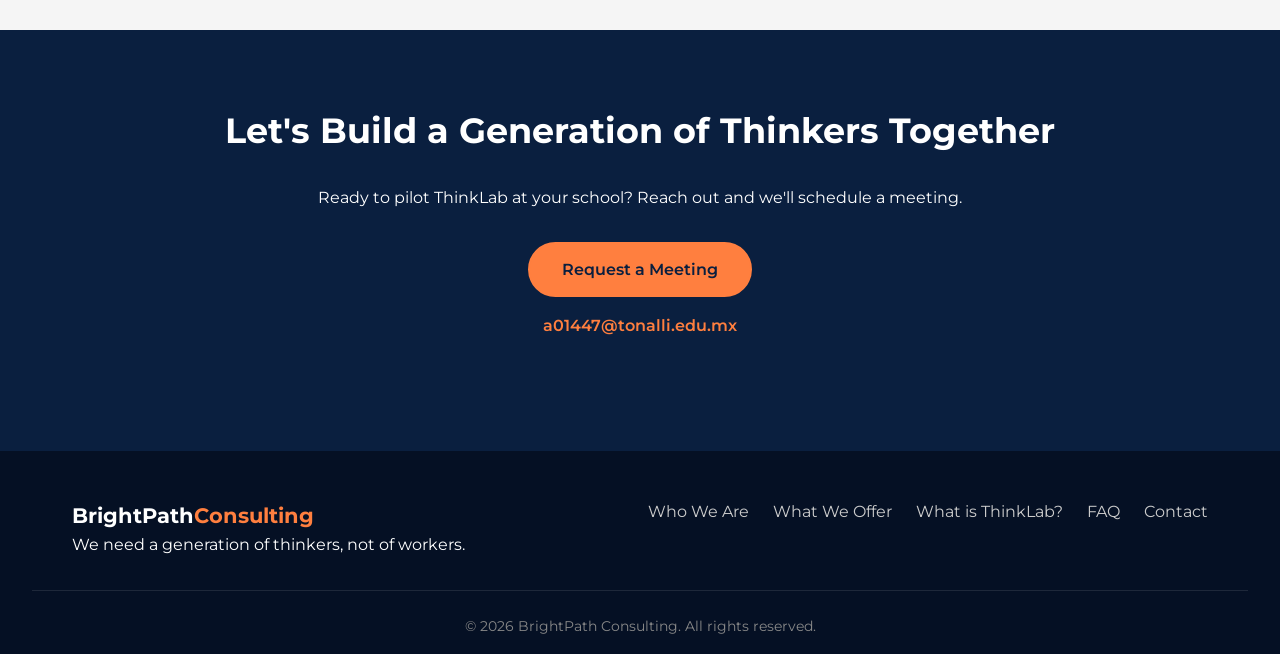
==== commit 72299384: "Update index.html" ====
--- a/index.html
+++ b/index.html
@@ -4,6 +4,20 @@
     <meta charset="UTF-8">
     <meta name="viewport" content="width=device-width, initial-scale=1.0">
     <title>BrightPath Consulting | We need a generation of thinkers, not of workers.</title>
+
+    <!-- SEO -->
+    <meta name="description" content="BrightPath Consulting trains teachers to develop critical thinking in every classroom through ThinkLab, our practical teacher training program.">
+    <meta name="keywords" content="critical thinking, teacher training, ThinkLab, BrightPath Consulting, educación, pensamiento crítico">
+    <meta name="author" content="BrightPath Consulting">
+
+    <!-- Open Graph -->
+    <meta property="og:title" content="BrightPath Consulting | We need a generation of thinkers, not of workers.">
+    <meta property="og:description" content="ThinkLab trains teachers to build critical thinking in every classroom.">
+    <meta property="og:type" content="website">
+
+    <!-- Favicon -->
+    <link rel="icon" type="image/png" href="logo.png">
+
     <link rel="stylesheet" href="styles.css">
     <link rel="preconnect" href="https://fonts.googleapis.com">
     <link rel="preconnect" href="https://fonts.gstatic.com" crossorigin>
@@ -14,7 +28,7 @@
     <nav class="navbar">
         <div class="nav-container">
             <a href="index.html" class="logo">
-                <img src="BrigthPath Consulting New logo V2.png" alt="BrightPath Consulting" style="height:50px;">
+                <img src="logo.png" alt="BrightPath Consulting" style="height:50px;">
             </a>
             <div class="nav-buttons">
                 <a href="#who-we-are" class="nav-btn">Who We Are</a>
@@ -32,7 +46,7 @@
     <!-- Hero Section -->
     <header class="hero">
         <div class="hero-content">
-            <h1 class="hero-logo">BrightPath<span>Consulting</span></h1>
+            <img src="logo.png" alt="BrightPath Consulting" class="hero-img-logo">
             <p class="hero-tagline">We need a generation of thinkers, not of workers.</p>
             <p class="hero-subtitle">We train teachers to build critical thinking in every classroom.</p>
             <div class="hero-cta">
@@ -116,61 +130,62 @@
             </div>
         </div>
     </section>
-        <!-- Our Survey Section -->
-        <section class="section section-light">
-            <div class="container">
-                <h2>What Our Survey Revealed</h2>
-                <p class="section-intro">We asked students at our school about key thinking and problem-solving habits. Here are the most telling results.</p>
-                <div class="survey-charts">
-                    <div class="survey-chart">
-                        <h3>Do you follow a structured decision‑making process?</h3>
-                        <div class="donut" style="background: conic-gradient(#FF7F3F 0deg 108deg, #cccccc 108deg 216deg, #999 216deg 360deg);">
-                            <span class="donut-big">30%</span>
-                            <span class="donut-label">Yes</span>
-                        </div>
-                        <div class="chart-legend">
-                            <span><span style="background:#FF7F3F;"></span> Yes (3)</span>
-                            <span><span style="background:#cccccc;"></span> No (3)</span>
-                            <span><span style="background:#999;"></span> Other/Blank (4)</span>
-                        </div>
-                    </div>
-                    <div class="survey-chart">
-                        <h3>Do you apply the scientific method to solve problems?</h3>
-                        <div class="donut" style="background: conic-gradient(#FF7F3F 0deg 180deg, #cccccc 180deg 360deg);">
-                            <span class="donut-big">50%</span>
-                            <span class="donut-label">Yes</span>
-                        </div>
-                        <div class="chart-legend">
-                            <span><span style="background:#FF7F3F;"></span> Yes (5)</span>
-                            <span><span style="background:#cccccc;"></span> No (5)</span>
-                        </div>
-                    </div>
-                    <div class="survey-chart">
-                        <h3>Have you self‑learned a new skill recently?</h3>
-                        <div class="donut" style="background: conic-gradient(#FF7F3F 0deg 108deg, #cccccc 108deg 216deg, #999 216deg 360deg);">
-                            <span class="donut-big">30%</span>
-                            <span class="donut-label">Yes</span>
-                        </div>
-                        <div class="chart-legend">
-                            <span><span style="background:#FF7F3F;"></span> Yes (3)</span>
-                            <span><span style="background:#cccccc;"></span> No (3)</span>
-                            <span><span style="background:#999;"></span> Other/Blank (4)</span>
-                        </div>
-                    </div>
-                </div>
-                <div class="survey-themes">
-                    <h3>Top 5 Areas Students Say They Need to Improve</h3>
-                    <ul>
-                        <li><strong>Learning from mistakes</strong> – Using failures as stepping stones</li>
-                        <li><strong>Organization</strong> – Planning, calendars, dividing tasks</li>
-                        <li><strong>Teamwork</strong> – Better communication and role assignment</li>
-                        <li><strong>Emotional growth</strong> – Managing emotions during conflicts</li>
-                        <li><strong>Perseverance</strong> – Continuing after failure and improving</li>
-                    </ul>
-                    <p class="survey-note">These themes came directly from open‑ended responses.</p>
-                </div>
-            </div>
-        </section>
+
+    <!-- Our Survey Section -->
+    <section class="section section-light">
+        <div class="container">
+            <h2>What Our Survey Revealed</h2>
+            <p class="section-intro">We asked students at our school about key thinking and problem-solving habits. Here are the most telling results.</p>
+            <div class="survey-charts">
+                <div class="survey-chart">
+                    <h3>Do you follow a structured decision‑making process?</h3>
+                    <div class="donut" style="background: conic-gradient(#FF7F3F 0deg 108deg, #cccccc 108deg 216deg, #999 216deg 360deg);">
+                        <span class="donut-big">30%</span>
+                        <span class="donut-label">Yes</span>
+                    </div>
+                    <div class="chart-legend">
+                        <span><span style="background:#FF7F3F;"></span> Yes (3)</span>
+                        <span><span style="background:#cccccc;"></span> No (3)</span>
+                        <span><span style="background:#999;"></span> Other/Blank (4)</span>
+                    </div>
+                </div>
+                <div class="survey-chart">
+                    <h3>Do you apply the scientific method to solve problems?</h3>
+                    <div class="donut" style="background: conic-gradient(#FF7F3F 0deg 180deg, #cccccc 180deg 360deg);">
+                        <span class="donut-big">50%</span>
+                        <span class="donut-label">Yes</span>
+                    </div>
+                    <div class="chart-legend">
+                        <span><span style="background:#FF7F3F;"></span> Yes (5)</span>
+                        <span><span style="background:#cccccc;"></span> No (5)</span>
+                    </div>
+                </div>
+                <div class="survey-chart">
+                    <h3>Have you self‑learned a new skill recently?</h3>
+                    <div class="donut" style="background: conic-gradient(#FF7F3F 0deg 108deg, #cccccc 108deg 216deg, #999 216deg 360deg);">
+                        <span class="donut-big">30%</span>
+                        <span class="donut-label">Yes</span>
+                    </div>
+                    <div class="chart-legend">
+                        <span><span style="background:#FF7F3F;"></span> Yes (3)</span>
+                        <span><span style="background:#cccccc;"></span> No (3)</span>
+                        <span><span style="background:#999;"></span> Other/Blank (4)</span>
+                    </div>
+                </div>
+            </div>
+            <div class="survey-themes">
+                <h3>Top 5 Areas Students Say They Need to Improve</h3>
+                <ul>
+                    <li><strong>Learning from mistakes</strong> – Using failures as stepping stones</li>
+                    <li><strong>Organization</strong> – Planning, calendars, dividing tasks</li>
+                    <li><strong>Teamwork</strong> – Better communication and role assignment</li>
+                    <li><strong>Emotional growth</strong> – Managing emotions during conflicts</li>
+                    <li><strong>Perseverance</strong> – Continuing after failure and improving</li>
+                </ul>
+                <p class="survey-note">These themes came directly from open‑ended responses.</p>
+            </div>
+        </div>
+    </section>
 
     <!-- FAQ Section -->
     <section id="faq" class="section section-light">
@@ -214,7 +229,7 @@
         <div class="container contact-content">
             <h2>Let's Build a Generation of Thinkers Together</h2>
             <p>Ready to pilot ThinkLab at your school? Reach out and we'll schedule a meeting.</p>
-            <a href="mailto:hola@brightpathconsulting.com" class="btn btn-primary">Request a Meeting</a>
+            <a href="mailto:a01447@tonalli.edu.mx" class="btn btn-primary">Request a Meeting</a>
             <p class="contact-email">a01447@tonalli.edu.mx</p>
         </div>
     </section>
@@ -242,8 +257,16 @@
     <script>
         const hamburger = document.getElementById('hamburger');
         const navButtons = document.querySelector('.nav-buttons');
+
         hamburger.addEventListener('click', () => {
             navButtons.classList.toggle('active');
+        });
+
+        // Cierra el menú al hacer clic en cualquier enlace
+        document.querySelectorAll('.nav-btn').forEach(btn => {
+            btn.addEventListener('click', () => {
+                navButtons.classList.remove('active');
+            });
         });
     </script>
 </body>
--- a/styles.css
+++ b/styles.css
@@ -3,6 +3,10 @@
     margin: 0;
     padding: 0;
     box-sizing: border-box;
+}
+
+html {
+    scroll-behavior: smooth;
 }
 
 body {
@@ -134,6 +138,13 @@
     max-width: 800px;
 }
 
+.hero-img-logo {
+    max-height: 120px;
+    width: auto;
+    margin-bottom: 1.5rem;
+    filter: drop-shadow(0 4px 16px rgba(255,127,63,0.25));
+}
+
 .hero-logo {
     font-size: 3rem;
     color: #FFFFFF;
@@ -374,6 +385,78 @@
     color: #ccc;
     max-width: 120px;
     text-align: center;
+}
+
+/* ===== SURVEY SECTION ===== */
+.survey-charts {
+    display: flex;
+    gap: 2rem;
+    justify-content: center;
+    flex-wrap: wrap;
+    margin-bottom: 3rem;
+}
+
+.survey-chart {
+    text-align: center;
+    max-width: 220px;
+}
+
+.survey-chart h3 {
+    color: #0A1F3F;
+    font-size: 1rem;
+    margin-bottom: 1rem;
+    min-height: 3em;
+}
+
+.chart-legend {
+    margin-top: 1rem;
+    font-size: 0.85rem;
+    color: #333;
+}
+
+.chart-legend span {
+    display: inline-block;
+    margin-right: 0.5rem;
+}
+
+.chart-legend span span {
+    display: inline-block;
+    width: 12px;
+    height: 12px;
+    border-radius: 2px;
+    margin-right: 4px;
+    vertical-align: middle;
+}
+
+.survey-themes {
+    max-width: 600px;
+    margin: 0 auto;
+}
+
+.survey-themes h3 {
+    text-align: center;
+    margin-bottom: 1rem;
+    color: #0A1F3F;
+}
+
+.survey-themes ul {
+    list-style: none;
+    padding: 0;
+}
+
+.survey-themes li {
+    background: white;
+    padding: 0.8rem 1rem;
+    margin-bottom: 0.6rem;
+    border-left: 4px solid #FF7F3F;
+    border-radius: 5px;
+}
+
+.survey-note {
+    text-align: center;
+    font-style: italic;
+    margin-top: 1rem;
+    color: #666;
 }
 
 /* ===== FAQ ===== */
@@ -547,4 +630,4 @@
     .page-hero h1 {
         font-size: 2rem;
     }
-}+}
